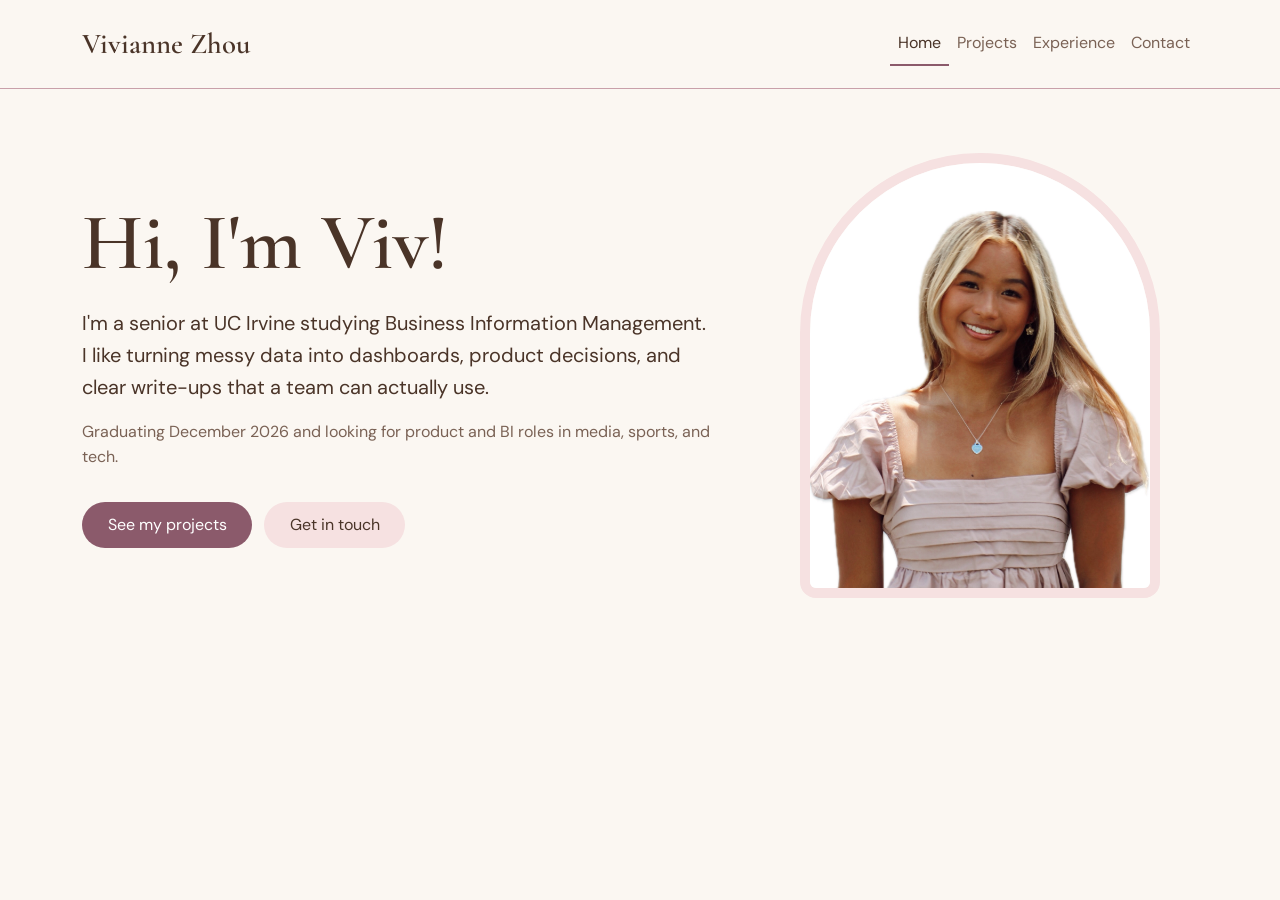
==== index.html @ 1eba6975 "add head, navbar, and intro section" ====
<!doctype html>
<html lang="en">

<!--
WRITTEN BY: Vivianne Zhou
EMAIL: zhouvj@uci.edu
-->

<head>
  <meta charset="utf-8">
  <meta name="viewport" content="width=device-width, initial-scale=1">
  <meta name="author" content="Vivianne Zhou">
  <meta name="description" content="Portfolio of Vivianne Zhou, Business Information Management student at UC Irvine">
  
  <!-- Google Fonts: Cormorant Garamond + Libre Caslon Condensed -->
  <link rel="preconnect" href="https://fonts.googleapis.com">
  <link rel="preconnect" href="https://fonts.gstatic.com" crossorigin>
  <link rel="stylesheet" href="https://fonts.googleapis.com/css2?family=Cormorant+Garamond:wght@500;600&amp;family=DM+Sans:wght@400;500&amp;display=swap">
  <!-- Bootstrap 5.3.3 for the grid, navbar, and buttons -->
  <link rel="stylesheet" href="https://cdn.jsdelivr.net/npm/bootstrap@5.3.3/dist/css/bootstrap.min.css">
 
  <!-- my stylesheet, loaded last so it overrides Bootstrap -->
  <link rel="stylesheet" href="css/style.css">

  <title>Vivianne Zhou | Portfolio</title>
</head>
<body>

  <!-- navigation bar: collapses into a menu button on small screens -->
  <header>
    <nav class="navbar navbar-expand-md site-nav" aria-label="Main">
      <div class="container">
        <!-- your name on the left, links back to home -->
        <a class="navbar-brand" href="index.html">Vivianne Zhou</a>

        <!-- menu button that only shows on phones -->
        <button class="navbar-toggler" type="button" data-bs-toggle="collapse" data-bs-target="#mainNav" aria-controls="mainNav" aria-expanded="false" aria-label="Toggle navigation">
          <span class="navbar-toggler-icon"></span>
        </button>

        <!-- page links, pushed to the right with ms-auto -->
        <div class="collapse navbar-collapse" id="mainNav">
          <ul class="navbar-nav ms-auto">
            <li class="nav-item"><a class="nav-link active" aria-current="page" href="index.html">Home</a></li>
            <li class="nav-item"><a class="nav-link" href="projects.html">Projects</a></li>
            <li class="nav-item"><a class="nav-link" href="experience.html">Experience</a></li>
            <li class="nav-item"><a class="nav-link" href="contact.html">Contact</a></li>
          </ul>
        </div>
      </div>
    </nav>
  </header>

  <!-- main page content goes here -->
  <main id="main">
  <main id="main">

    <!-- intro: text on the left, photo on the right (photo goes on top on phones) -->
    <section class="hero" aria-labelledby="intro-heading">
      <div class="container">
        <div class="row align-items-center g-5">

          <div class="col-md-7 order-2 order-md-1">
            <h1 id="intro-heading" class="hero-title">Hi, I'm Viv! </h1>
            <p class="hero-lead">I'm a senior at UC Irvine studying Business Information Management. I like turning messy data into dashboards, product decisions, and clear write-ups that a team can actually use.</p>
            <p class="hero-note">Graduating December 2026 and looking for product and BI roles in media, sports, and tech.</p>
            <div class="hero-buttons">
              <a class="btn btn-mauve" href="projects.html">See my projects</a>
              <a class="btn btn-pink" href="contact.html">Get in touch</a>
            </div>
          </div>

          <div class="col-md-5 order-1 order-md-2">
            <img class="portrait" src="images/headshot.jpg" alt="Portrait of Vivianne Zhou">
          </div>

        </div>
      </div>
    </section>

  </main>

  <!-- Bootstrap JS: makes the phone menu button open and close -->
  <script src="https://cdn.jsdelivr.net/npm/bootstrap@5.3.3/dist/js/bootstrap.bundle.min.js"></script>
</body>
</html>
---- css/style.css ----
/* style.css for Vivianne Zhou's portfolio

   palette:
   cream       #fbf7f2  (page background)
   baby pink   #f6e1e1  (soft sections)
   mauve       #c9a0aa  (borders, accents)
   deep mauve  #8b5a6b  (links, buttons)
   brown       #4a3428  (main text)
   light brown #7a6255  (secondary text)
*/

/* whole page */
body {
  background-color: #fbf7f2;
  color: #4a3428;
  font-family: "DM Sans", Helvetica, Arial, sans-serif;
  line-height: 1.6;
}

/* headings */
h1,
h2,
h3 {
  font-family: "Cormorant Garamond", Georgia, serif;
  font-weight: 600;
  color: #4a3428;
}

/* links */
a {
  color: #8b5a6b;
}

a:hover {
  color: #4a3428;
}

/* navbar */
.site-nav {
  border-bottom: 1px solid #c9a0aa;
  padding: 1rem 0;
}

.site-nav .navbar-brand {
  font-family: "Cormorant Garamond", Georgia, serif;
  font-size: 1.8rem;
  font-weight: 600;
  color: #4a3428;
}

.site-nav .nav-link {
  color: #7a6255;
}

.site-nav .nav-link:hover {
  color: #4a3428;
}

/* current page gets a mauve underline */
.site-nav .nav-link.active {
  color: #4a3428;
  border-bottom: 2px solid #8b5a6b;
}

/* intro section */
.hero {
  padding: 4rem 0 5rem;
}

.hero-title {
  font-size: 5rem;
  line-height: 1;
  margin-bottom: 1.5rem;
}

.hero-lead {
  font-size: 1.25rem;
  max-width: 34em;
}

.hero-note {
  color: #7a6255;
}

.hero-buttons {
  display: flex;
  flex-wrap: wrap;
  gap: 0.75rem;
  margin-top: 2rem;
}

/* buttons */
.btn-mauve,
.btn-pink {
  border-radius: 999px;
  padding: 0.7rem 1.6rem;
  border: none;
}

.btn-mauve {
  background-color: #8b5a6b;
  color: #ffffff;
}

.btn-mauve:hover {
  background-color: #4a3428;
  color: #ffffff;
}

.btn-pink {
  background-color: #f6e1e1;
  color: #4a3428;
}

.btn-pink:hover {
  background-color: #c9a0aa;
  color: #4a3428;
}

/* arch-shaped photo with a pink frame */
.portrait {
  display: block;
  width: 100%;
  max-width: 360px;
  height: auto;
  margin: 0 auto;
  border-radius: 180px 180px 16px 16px;
  border: 10px solid #f6e1e1;
}

/* phones: smaller title and photo */
@media (max-width: 767.98px) {
  .hero {
    padding: 2rem 0 3rem;
  }

  .hero-title {
    font-size: 3.2rem;
  }

  .portrait {
    max-width: 220px;
  }
}
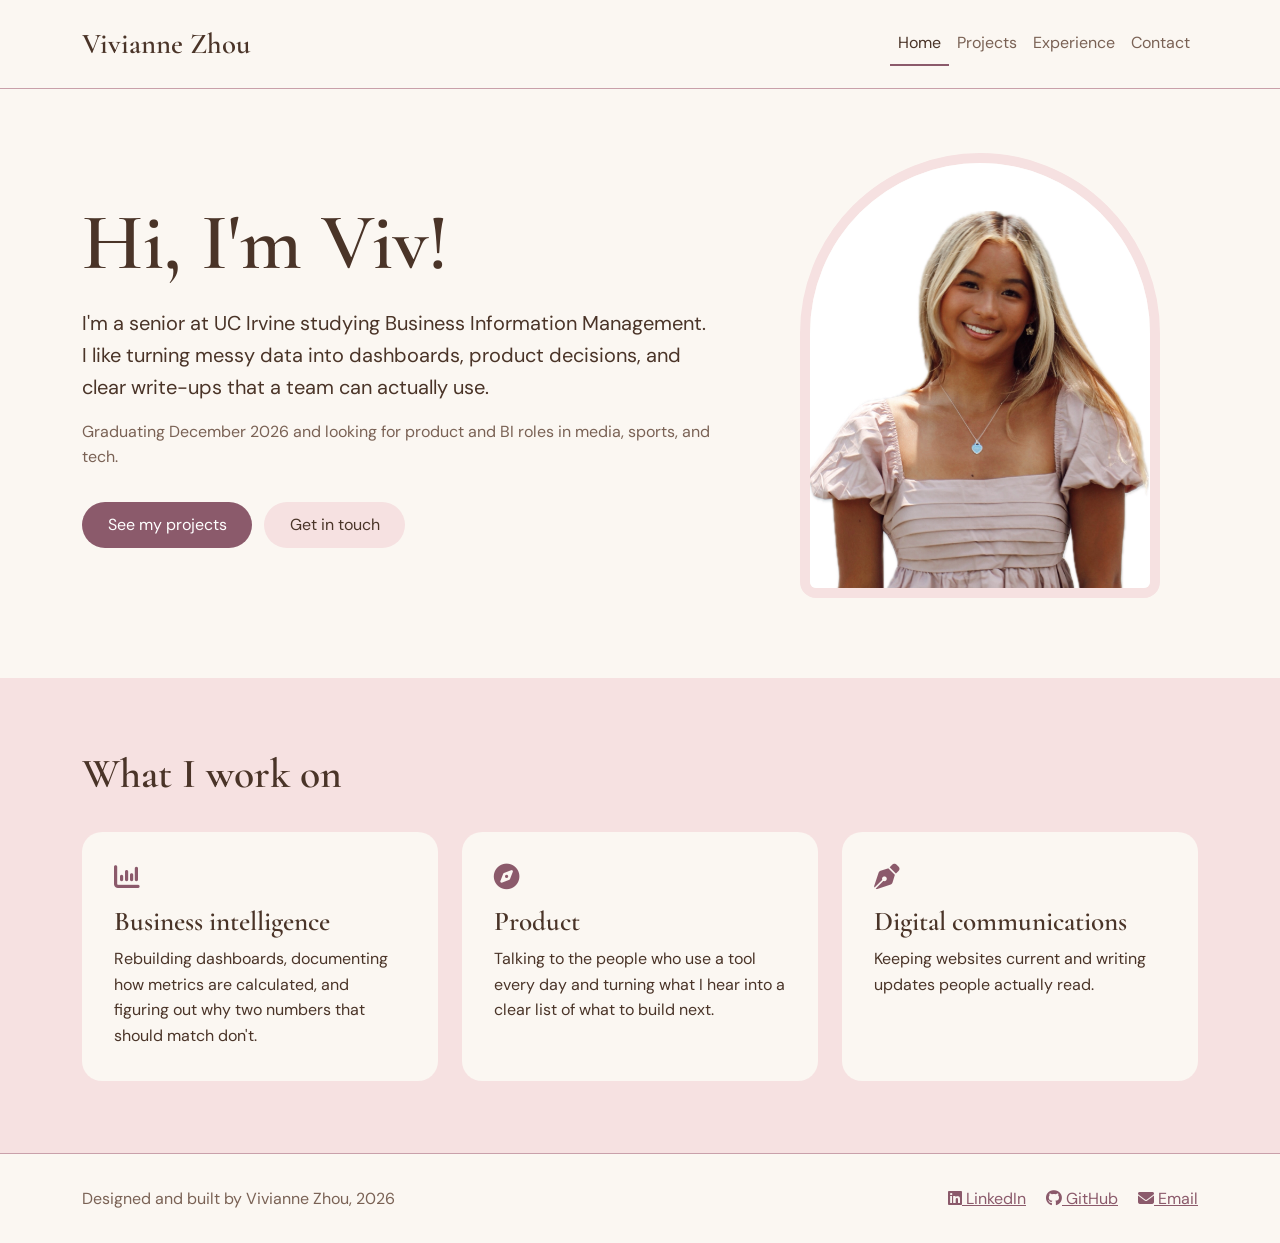
==== commit 9a23ad0f: "add focus section and footer" ====
--- a/index.html
+++ b/index.html
@@ -16,9 +16,13 @@
   <link rel="preconnect" href="https://fonts.googleapis.com">
   <link rel="preconnect" href="https://fonts.gstatic.com" crossorigin>
   <link rel="stylesheet" href="https://fonts.googleapis.com/css2?family=Cormorant+Garamond:wght@500;600&amp;family=DM+Sans:wght@400;500&amp;display=swap">
+  
   <!-- Bootstrap 5.3.3 for the grid, navbar, and buttons -->
   <link rel="stylesheet" href="https://cdn.jsdelivr.net/npm/bootstrap@5.3.3/dist/css/bootstrap.min.css">
  
+  <!-- Font Awesome icons -->
+  <link rel="stylesheet" href="https://cdnjs.cloudflare.com/ajax/libs/font-awesome/6.5.1/css/all.min.css">
+
   <!-- my stylesheet, loaded last so it overrides Bootstrap -->
   <link rel="stylesheet" href="css/style.css">
 
@@ -53,7 +57,7 @@
 
   <!-- main page content goes here -->
   <main id="main">
-  <main id="main">
+
 
     <!-- intro: text on the left, photo on the right (photo goes on top on phones) -->
     <section class="hero" aria-labelledby="intro-heading">
@@ -78,7 +82,52 @@
       </div>
     </section>
 
+    <!-- three areas I focus on: 3 across on desktop, stacked on phones -->
+    <section class="section section-pink" aria-labelledby="focus-heading">
+      <div class="container">
+        <h2 id="focus-heading">What I work on</h2>
+        <div class="row g-4">
+
+          <div class="col-md-4">
+            <div class="focus-box">
+              <i class="fa-solid fa-chart-column" aria-hidden="true"></i>
+              <h3>Business intelligence</h3>
+              <p>Rebuilding dashboards, documenting how metrics are calculated, and figuring out why two numbers that should match don't.</p>
+            </div>
+          </div>
+
+          <div class="col-md-4">
+            <div class="focus-box">
+              <i class="fa-solid fa-compass" aria-hidden="true"></i>
+              <h3>Product</h3>
+              <p>Talking to the people who use a tool every day and turning what I hear into a clear list of what to build next.</p>
+            </div>
+          </div>
+
+          <div class="col-md-4">
+            <div class="focus-box">
+              <i class="fa-solid fa-pen-nib" aria-hidden="true"></i>
+              <h3>Digital communications</h3>
+              <p>Keeping websites current and writing updates people actually read.</p>
+            </div>
+          </div>
+
+        </div>
+      </div>
+    </section>
   </main>
+
+  <!-- footer with contact links -->
+  <footer class="site-footer">
+    <div class="container footer-inner">
+      <p class="mb-0">Designed and built by Vivianne Zhou, 2026</p>
+      <ul class="footer-links">
+        <li><a href="https://www.linkedin.com/in/viviannezhou"><i class="fa-brands fa-linkedin" aria-hidden="true"></i> LinkedIn</a></li>
+        <li><a href="https://github.com/viviannezhou"><i class="fa-brands fa-github" aria-hidden="true"></i> GitHub</a></li>
+        <li><a href="mailto:zhouvj@uci.edu"><i class="fa-solid fa-envelope" aria-hidden="true"></i> Email</a></li>
+      </ul>
+    </div>
+  </footer>
 
   <!-- Bootstrap JS: makes the phone menu button open and close -->
   <script src="https://cdn.jsdelivr.net/npm/bootstrap@5.3.3/dist/js/bootstrap.bundle.min.js"></script>
--- a/css/style.css
+++ b/css/style.css
@@ -141,4 +141,75 @@
   .portrait {
     max-width: 220px;
   }
+}
+
+/* shared section spacing */
+.section {
+  padding: 4.5rem 0;
+}
+
+.section-pink {
+  background-color: #f6e1e1;
+}
+
+.section h2 {
+  font-size: 2.6rem;
+  margin-bottom: 2rem;
+}
+
+/* focus boxes */
+.focus-box {
+  height: 100%;
+  background-color: #fbf7f2;
+  border-radius: 20px;
+  padding: 2rem;
+}
+
+.focus-box i {
+  font-size: 1.6rem;
+  color: #8b5a6b;
+  margin-bottom: 1rem;
+}
+
+.focus-box h3 {
+  font-size: 1.7rem;
+}
+
+.focus-box p {
+  margin-bottom: 0;
+}
+
+/* footer */
+.site-footer {
+  border-top: 1px solid #c9a0aa;
+  padding: 2rem 0;
+  color: #7a6255;
+}
+
+.footer-inner {
+  display: flex;
+  flex-wrap: wrap;
+  justify-content: space-between;
+  align-items: center;
+  gap: 1rem;
+}
+
+.footer-links {
+  list-style: none;
+  display: flex;
+  flex-wrap: wrap;
+  gap: 1.25rem;
+  padding: 0;
+  margin: 0;
+}
+
+/* phones: less padding, smaller section titles */
+@media (max-width: 767.98px) {
+  .section {
+    padding: 3rem 0;
+  }
+
+  .section h2 {
+    font-size: 2rem;
+  }
 }
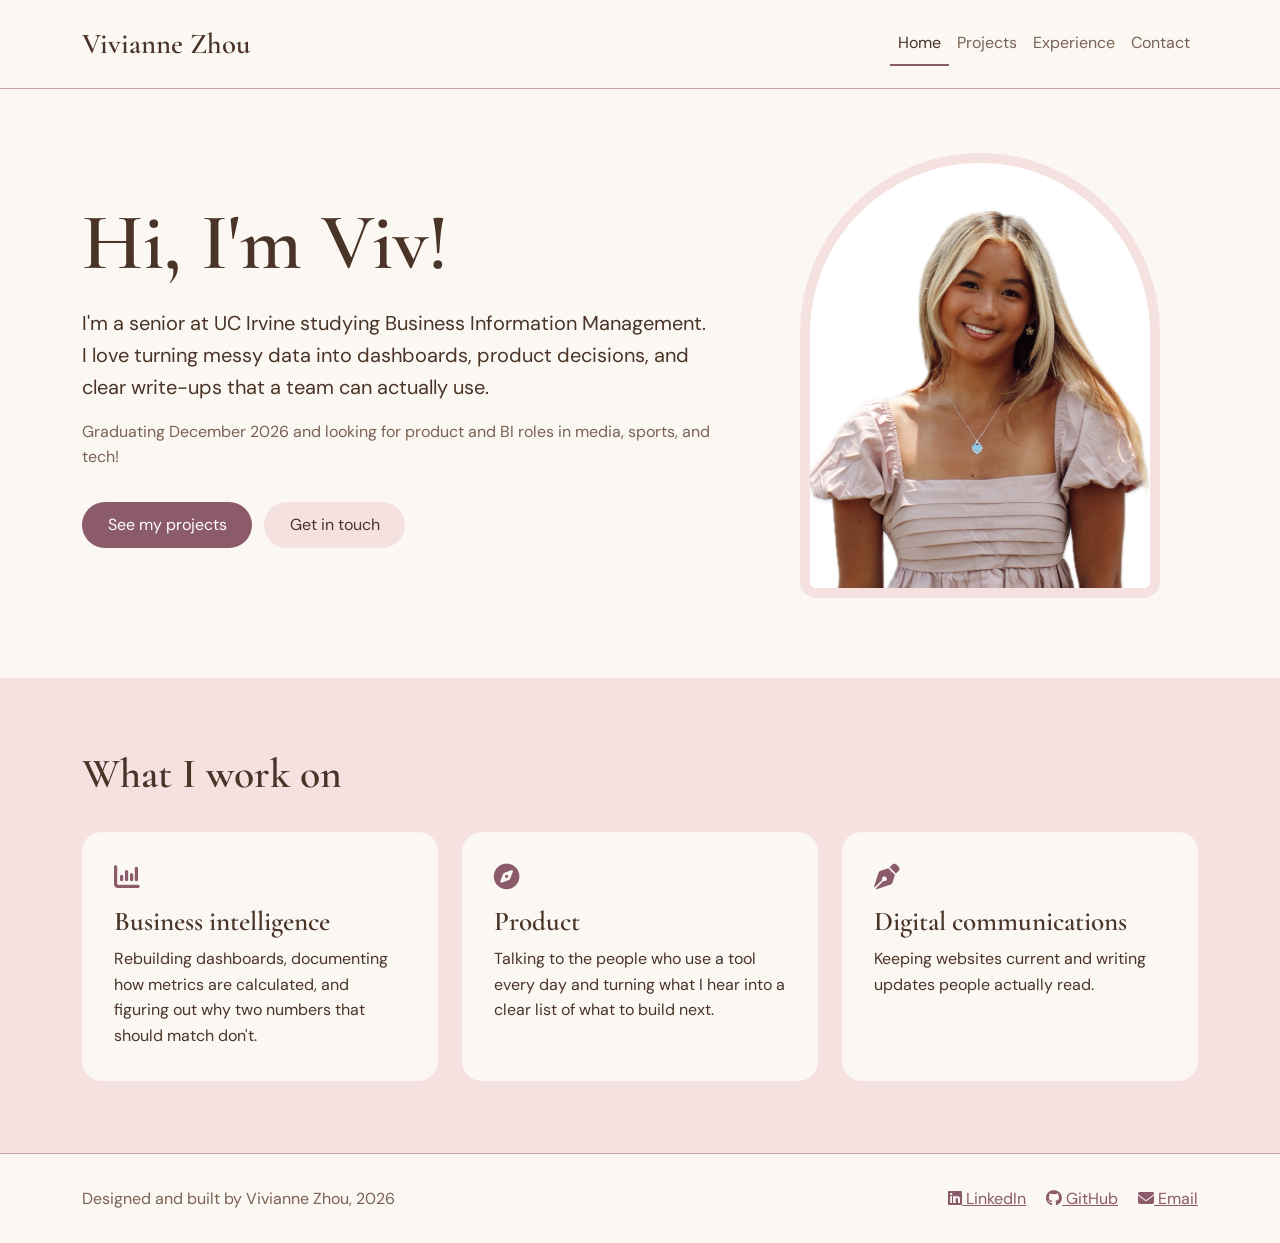
==== commit 18ebb9bf: "added class projects" ====
--- a/index.html
+++ b/index.html
@@ -12,7 +12,7 @@
   <meta name="author" content="Vivianne Zhou">
   <meta name="description" content="Portfolio of Vivianne Zhou, Business Information Management student at UC Irvine">
   
-  <!-- Google Fonts: Cormorant Garamond + Libre Caslon Condensed -->
+  <!-- Google Fonts: Cormorant Garamond + DM Sans Condensed -->
   <link rel="preconnect" href="https://fonts.googleapis.com">
   <link rel="preconnect" href="https://fonts.gstatic.com" crossorigin>
   <link rel="stylesheet" href="https://fonts.googleapis.com/css2?family=Cormorant+Garamond:wght@500;600&amp;family=DM+Sans:wght@400;500&amp;display=swap">
@@ -66,8 +66,8 @@
 
           <div class="col-md-7 order-2 order-md-1">
             <h1 id="intro-heading" class="hero-title">Hi, I'm Viv! </h1>
-            <p class="hero-lead">I'm a senior at UC Irvine studying Business Information Management. I like turning messy data into dashboards, product decisions, and clear write-ups that a team can actually use.</p>
-            <p class="hero-note">Graduating December 2026 and looking for product and BI roles in media, sports, and tech.</p>
+            <p class="hero-lead">I'm a senior at UC Irvine studying Business Information Management. I love turning messy data into dashboards, product decisions, and clear write-ups that a team can actually use.</p>
+            <p class="hero-note">Graduating December 2026 and looking for product and BI roles in media, sports, and tech!</p>
             <div class="hero-buttons">
               <a class="btn btn-mauve" href="projects.html">See my projects</a>
               <a class="btn btn-pink" href="contact.html">Get in touch</a>
--- a/css/style.css
+++ b/css/style.css
@@ -212,4 +212,172 @@
   .section h2 {
     font-size: 2rem;
   }
+}
+
+/* page title area (projects, experience, contact) */
+.page-header {
+  padding: 4rem 0 1rem;
+}
+
+.page-header h1 {
+  font-size: 4rem;
+}
+
+.page-header p {
+  color: #7a6255;
+  font-size: 1.15rem;
+  max-width: 38em;
+}
+
+/* project cards */
+.project-card {
+  height: 100%;
+  background-color: #ffffff;
+  border: 1px solid #f6e1e1;
+  border-top: 6px solid #c9a0aa;
+  border-radius: 16px;
+  padding: 1.75rem;
+}
+
+.project-card h3 {
+  font-size: 1.6rem;
+}
+
+.project-where {
+  color: #7a6255;
+  font-size: 0.95rem;
+}
+
+/* little pill tags under each project */
+.tags {
+  list-style: none;
+  display: flex;
+  flex-wrap: wrap;
+  gap: 0.5rem;
+  padding: 0;
+  margin: 1rem 0 0;
+}
+
+.tags li {
+  background-color: #f6e1e1;
+  border-radius: 999px;
+  padding: 0.2rem 0.8rem;
+  font-size: 0.85rem;
+}
+
+@media (max-width: 767.98px) {
+  .page-header h1 {
+    font-size: 2.8rem;
+  }
+}
+
+/* experience timeline */
+.timeline {
+  list-style: none;
+  padding: 0;
+  margin: 0;
+  border-left: 2px solid #c9a0aa;
+}
+
+.timeline-item {
+  display: grid;
+  grid-template-columns: 10rem 1fr;
+  column-gap: 2rem;
+  padding: 0 0 2.5rem 2rem;
+  position: relative;
+}
+
+/* mauve dot on the line for each role */
+.timeline-item::before {
+  content: "";
+  position: absolute;
+  left: -9px;
+  top: 0.4rem;
+  width: 16px;
+  height: 16px;
+  border-radius: 50%;
+  background-color: #fbf7f2;
+  border: 3px solid #8b5a6b;
+}
+
+.timeline-date {
+  color: #7a6255;
+  font-weight: 500;
+}
+
+.timeline-org {
+  color: #7a6255;
+}
+
+/* skills table */
+.skills-table caption {
+  caption-side: top;
+  color: #7a6255;
+}
+
+.skills-table thead th {
+  background-color: #c9a0aa;
+  color: #4a3428;
+}
+
+/* education card */
+.side-card {
+  height: 100%;
+  background-color: #fbf7f2;
+  border-radius: 20px;
+  padding: 2rem;
+}
+
+/* phones: date goes above the role instead of beside it */
+@media (max-width: 767.98px) {
+  .timeline-item {
+    grid-template-columns: 1fr;
+    padding-left: 1.5rem;
+  }
+
+  .timeline-date {
+    margin-bottom: 0.25rem;
+  }
+}
+
+/* contact form */
+.contact-form .form-label {
+  font-weight: 500;
+}
+
+.contact-form .form-control,
+.contact-form .form-select {
+  border-radius: 12px;
+  border-color: #c9a0aa;
+  padding: 0.7rem 1rem;
+  background-color: #ffffff;
+}
+
+/* mauve glow when you click into a box */
+.contact-form .form-control:focus,
+.contact-form .form-select:focus {
+  border-color: #8b5a6b;
+  box-shadow: 0 0 0 0.2rem #f6e1e1;
+}
+
+/* pink card on the right */
+.contact-card {
+  background-color: #f6e1e1;
+  border-radius: 20px;
+  padding: 2rem;
+}
+
+.contact-links {
+  list-style: none;
+  padding: 0;
+  margin: 0;
+}
+
+.contact-links li {
+  margin-bottom: 0.85rem;
+}
+
+.contact-links i {
+  width: 1.5rem;
+  color: #8b5a6b;
 }
